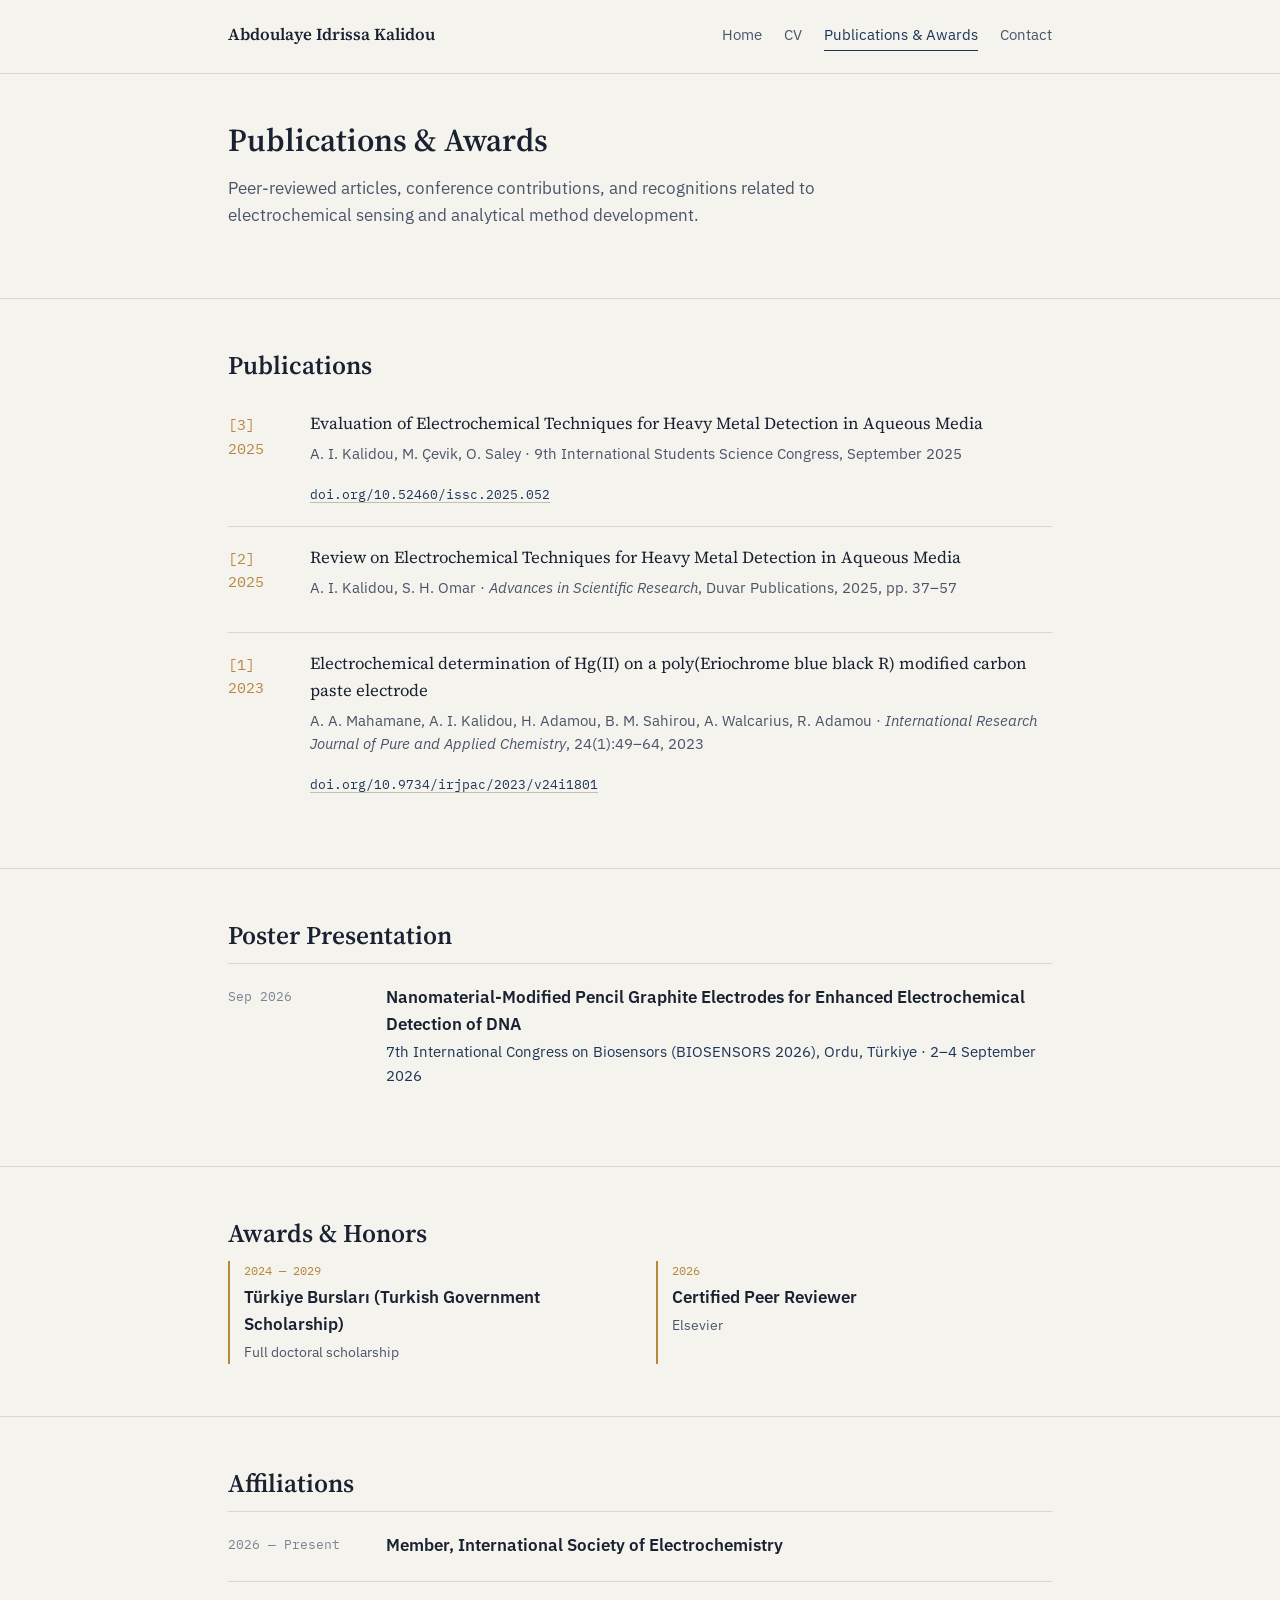
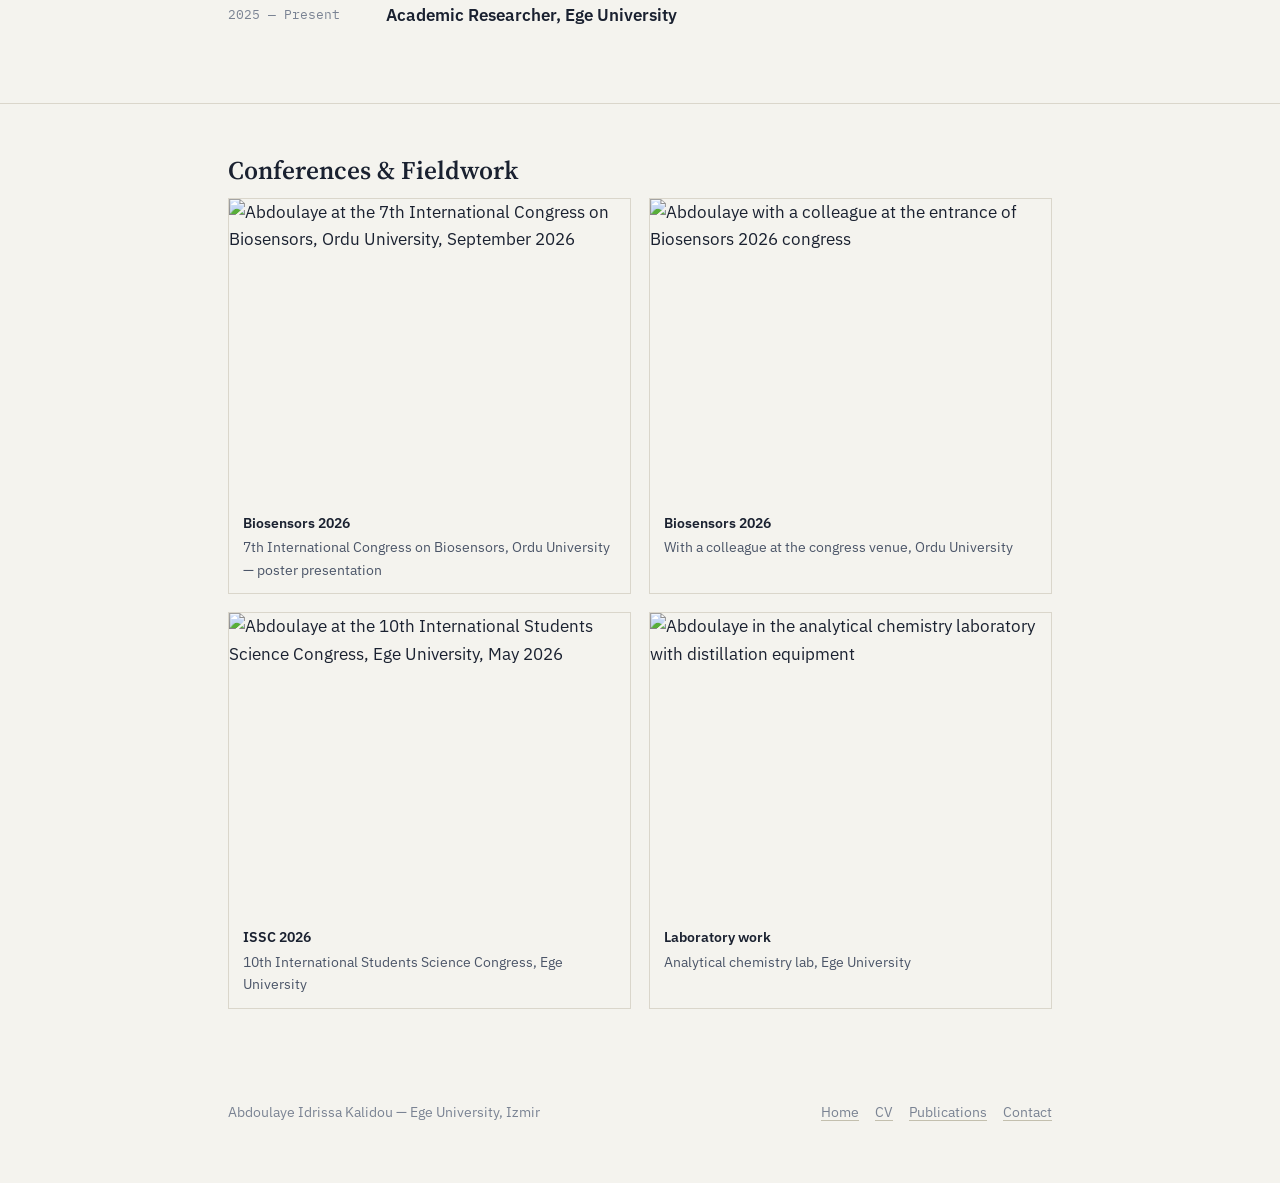
==== publications.html @ 137b3960 "Add files via upload" ====
<!DOCTYPE html>
<html lang="en">
<head>
<meta charset="UTF-8">
<meta name="viewport" content="width=device-width, initial-scale=1.0">
<title>Publications &amp; Awards | Abdoulaye Idrissa Kalidou</title>
<link rel="preconnect" href="https://fonts.googleapis.com">
<link href="https://fonts.googleapis.com/css2?family=Source+Serif+4:opsz,wght@8..60,400;8..60,600;8..60,700&family=IBM+Plex+Sans:wght@400;500;600&family=IBM+Plex+Mono:wght@400;500&display=swap" rel="stylesheet">
<link rel="stylesheet" href="styles.css">
</head>
<body>

<header class="site-header">
  <div class="wrap nav-row">
    <a class="site-name" href="index.html">Abdoulaye Idrissa Kalidou</a>
    <nav class="site-nav">
      <a href="index.html">Home</a>
      <a href="cv.html">CV</a>
      <a href="publications.html" aria-current="page">Publications &amp; Awards</a>
      <a href="contact.html">Contact</a>
    </nav>
  </div>
</header>

<section style="padding-top:48px;">
  <div class="wrap">
    <h2 style="font-size:2rem;">Publications &amp; Awards</h2>
    <p style="color:var(--ink-soft); max-width:60ch;">Peer-reviewed articles, conference contributions, and recognitions related to electrochemical sensing and analytical method development.</p>
  </div>
</section>

<section id="publications">
  <div class="wrap">
    <h2>Publications</h2>
    <div class="pub-list">
      <div class="pub-item">
        <div class="pub-year">[3]<br>2025</div>
        <div>
          <p class="pub-title">Evaluation of Electrochemical Techniques for Heavy Metal Detection in Aqueous Media</p>
          <p class="pub-meta">A. I. Kalidou, M. Çevik, O. Saley · 9th International Students Science Congress, September 2025</p>
          <a class="pub-link" href="https://doi.org/10.52460/issc.2025.052">doi.org/10.52460/issc.2025.052</a>
        </div>
      </div>
      <div class="pub-item">
        <div class="pub-year">[2]<br>2025</div>
        <div>
          <p class="pub-title">Review on Electrochemical Techniques for Heavy Metal Detection in Aqueous Media</p>
          <p class="pub-meta">A. I. Kalidou, S. H. Omar · <em>Advances in Scientific Research</em>, Duvar Publications, 2025, pp. 37–57</p>
        </div>
      </div>
      <div class="pub-item">
        <div class="pub-year">[1]<br>2023</div>
        <div>
          <p class="pub-title">Electrochemical determination of Hg(II) on a poly(Eriochrome blue black R) modified carbon paste electrode</p>
          <p class="pub-meta">A. A. Mahamane, A. I. Kalidou, H. Adamou, B. M. Sahirou, A. Walcarius, R. Adamou · <em>International Research Journal of Pure and Applied Chemistry</em>, 24(1):49–64, 2023</p>
          <a class="pub-link" href="https://doi.org/10.9734/irjpac/2023/v24i1801">doi.org/10.9734/irjpac/2023/v24i1801</a>
        </div>
      </div>
    </div>
  </div>
</section>

<section id="posters">
  <div class="wrap">
    <h2>Poster Presentation</h2>
    <div class="entry" style="grid-template-columns: 140px 1fr;">
      <div class="entry-date">Sep 2026</div>
      <div>
        <div class="entry-title">Nanomaterial-Modified Pencil Graphite Electrodes for Enhanced Electrochemical Detection of DNA</div>
        <div class="entry-org">7th International Congress on Biosensors (BIOSENSORS 2026), Ordu, Türkiye · 2–4 September 2026</div>
      </div>
    </div>
  </div>
</section>

<section id="awards">
  <div class="wrap">
    <h2>Awards &amp; Honors</h2>
    <div class="award-grid">
      <div class="award-item">
        <div class="award-year">2024 — 2029</div>
        <div class="award-name">Türkiye Bursları (Turkish Government Scholarship)</div>
        <div class="award-org">Full doctoral scholarship</div>
      </div>
      <div class="award-item">
        <div class="award-year">2026</div>
        <div class="award-name">Certified Peer Reviewer</div>
        <div class="award-org">Elsevier</div>
      </div>
    </div>
  </div>
</section>

<section id="affiliations">
  <div class="wrap">
    <h2>Affiliations</h2>
    <div class="entry" style="grid-template-columns: 140px 1fr;">
      <div class="entry-date">2026 — Present</div>
      <div>
        <div class="entry-title">Member, International Society of Electrochemistry</div>
      </div>
    </div>
    <div class="entry" style="grid-template-columns: 140px 1fr;">
      <div class="entry-date">2025 — Present</div>
      <div>
        <div class="entry-title">Academic Researcher, Ege University</div>
      </div>
    </div>
  </div>
</section>

<section id="gallery">
  <div class="wrap">
    <h2>Conferences &amp; Fieldwork</h2>
    <div class="gallery-grid">
      <div class="gallery-item">
        <img src="assets/photos/conf-biosensors-solo.jpg" alt="Abdoulaye at the 7th International Congress on Biosensors, Ordu University, September 2026">
        <div class="gallery-caption"><span class="cap-title">Biosensors 2026</span>7th International Congress on Biosensors, Ordu University — poster presentation</div>
      </div>
      <div class="gallery-item">
        <img src="assets/photos/conf-entrance.jpg" alt="Abdoulaye with a colleague at the entrance of Biosensors 2026 congress">
        <div class="gallery-caption"><span class="cap-title">Biosensors 2026</span>With a colleague at the congress venue, Ordu University</div>
      </div>
      <div class="gallery-item">
        <img src="assets/photos/conf-issc.jpg" alt="Abdoulaye at the 10th International Students Science Congress, Ege University, May 2026">
        <div class="gallery-caption"><span class="cap-title">ISSC 2026</span>10th International Students Science Congress, Ege University</div>
      </div>
      <div class="gallery-item">
        <img src="assets/photos/lab-distillation.jpg" alt="Abdoulaye in the analytical chemistry laboratory with distillation equipment">
        <div class="gallery-caption"><span class="cap-title">Laboratory work</span>Analytical chemistry lab, Ege University</div>
      </div>
    </div>
  </div>
</section>

<footer class="site-footer">
  <div class="wrap footer-grid">
    <div>Abdoulaye Idrissa Kalidou — Ege University, Izmir</div>
    <nav>
      <a href="index.html">Home</a>
      <a href="cv.html">CV</a>
      <a href="publications.html">Publications</a>
      <a href="contact.html">Contact</a>
    </nav>
  </div>
</footer>

</body>
</html>
---- styles.css ----
/* ============================================================
   Abdoulaye Idrissa Kalidou — personal academic site
   Design tokens grounded in analytical / electrochemistry work
   ============================================================ */

:root {
  --paper: #f4f3ee;
  --paper-raised: #ebe9e1;
  --ink: #1a2130;
  --ink-soft: #4b5568;
  --ink-faint: #7a8393;
  --prussian: #1d3557;
  --prussian-deep: #12253d;
  --electrode: #b8863c;
  --line: #dad6cb;
  --line-strong: #c3bfae;

  --serif: "Source Serif 4", Georgia, "Times New Roman", serif;
  --sans: "IBM Plex Sans", -apple-system, BlinkMacSystemFont, "Segoe UI", sans-serif;
  --mono: "IBM Plex Mono", "SFMono-Regular", Consolas, monospace;

  --max-width: 880px;
  --gutter: 28px;
}

* { box-sizing: border-box; }

html {
  scroll-behavior: smooth;
}

body {
  margin: 0;
  background: var(--paper);
  color: var(--ink);
  font-family: var(--sans);
  font-size: 17px;
  line-height: 1.6;
  -webkit-font-smoothing: antialiased;
}

@media (prefers-reduced-motion: reduce) {
  html { scroll-behavior: auto; }
  * { animation-duration: 0.001ms !important; transition-duration: 0.001ms !important; }
}

a {
  color: var(--prussian);
  text-decoration-color: var(--line-strong);
  text-underline-offset: 3px;
}
a:hover { text-decoration-color: var(--prussian); }
a:focus-visible,
button:focus-visible {
  outline: 2px solid var(--electrode);
  outline-offset: 3px;
}

h1, h2, h3 {
  font-family: var(--serif);
  color: var(--ink);
  line-height: 1.15;
  margin: 0 0 0.5em 0;
  font-weight: 600;
}

p { margin: 0 0 1em 0; }

.wrap {
  max-width: var(--max-width);
  margin: 0 auto;
  padding: 0 var(--gutter);
}

/* ---------- Header / nav ---------- */

header.site-header {
  border-bottom: 1px solid var(--line);
  padding: 22px 0;
}

.nav-row {
  display: flex;
  align-items: baseline;
  justify-content: space-between;
  flex-wrap: wrap;
  gap: 12px 24px;
}

.site-name {
  font-family: var(--serif);
  font-size: 1.05rem;
  font-weight: 600;
  color: var(--ink);
  text-decoration: none;
  white-space: nowrap;
}

nav.site-nav {
  display: flex;
  gap: 22px;
  flex-wrap: wrap;
}

nav.site-nav a {
  color: var(--ink-soft);
  text-decoration: none;
  font-size: 0.94rem;
  padding-bottom: 3px;
  border-bottom: 1px solid transparent;
}

nav.site-nav a:hover,
nav.site-nav a[aria-current="page"] {
  color: var(--prussian);
  border-bottom-color: var(--prussian);
}

/* ---------- Hero ---------- */

.hero {
  padding: 64px 0 48px;
  border-bottom: 1px solid var(--line);
}

.hero-grid {
  display: grid;
  grid-template-columns: 1.1fr 0.9fr;
  gap: 40px;
  align-items: center;
}

@media (max-width: 760px) {
  .hero-grid { grid-template-columns: 1fr; }
  .hero-visual { order: -1; }
}

.eyebrow {
  font-family: var(--mono);
  font-size: 0.8rem;
  color: var(--electrode);
  margin-bottom: 14px;
}

.hero h1 {
  font-size: clamp(2rem, 4.2vw, 2.9rem);
  margin-bottom: 0.3em;
}

.hero .role {
  color: var(--prussian);
  font-size: 1.15rem;
  font-family: var(--serif);
  font-style: italic;
  margin-bottom: 18px;
}

.hero .tagline {
  color: var(--ink-soft);
  font-size: 1.02rem;
  max-width: 46ch;
}

.hero-visual svg { width: 100%; height: auto; }

.hero-photo {
  width: 100%;
  aspect-ratio: 3 / 4;
  object-fit: cover;
  object-position: center 20%;
  border: 1px solid var(--ink);
  display: block;
}

.hero-accent {
  margin-top: 14px;
  width: 100%;
  height: auto;
  display: block;
}

/* ---------- Photo gallery ---------- */

.gallery-grid {
  display: grid;
  grid-template-columns: repeat(2, 1fr);
  gap: 18px;
}
@media (max-width: 620px) { .gallery-grid { grid-template-columns: 1fr; } }

.gallery-item {
  border: 1px solid var(--line);
}
.gallery-item img {
  width: 100%;
  aspect-ratio: 4 / 3;
  object-fit: cover;
  display: block;
}
.gallery-caption {
  padding: 12px 14px;
  font-size: 0.88rem;
  color: var(--ink-soft);
}
.gallery-caption .cap-title {
  color: var(--ink);
  font-weight: 600;
  display: block;
  margin-bottom: 2px;
}

.cta-row {
  display: flex;
  gap: 14px;
  flex-wrap: wrap;
  margin-top: 28px;
}

.btn {
  display: inline-block;
  font-family: var(--sans);
  font-size: 0.95rem;
  padding: 11px 20px;
  text-decoration: none;
  border: 1px solid var(--ink);
  color: var(--ink);
  transition: background 0.15s ease, color 0.15s ease, border-color 0.15s ease;
}

.btn-primary {
  background: var(--prussian);
  border-color: var(--prussian);
  color: var(--paper);
}
.btn-primary:hover { background: var(--prussian-deep); border-color: var(--prussian-deep); }

.btn-secondary:hover {
  background: var(--ink);
  color: var(--paper);
}

/* ---------- Sections ---------- */

section {
  padding: 52px 0;
  border-bottom: 1px solid var(--line);
}

section:last-of-type { border-bottom: none; }

.section-head {
  display: flex;
  justify-content: space-between;
  align-items: baseline;
  gap: 20px;
  margin-bottom: 28px;
  flex-wrap: wrap;
}

.section-head h2 {
  font-size: 1.5rem;
}

.section-head .see-all {
  font-family: var(--mono);
  font-size: 0.85rem;
  white-space: nowrap;
}

.about-grid {
  display: grid;
  grid-template-columns: 1.5fr 1fr;
  gap: 40px;
}

@media (max-width: 700px) {
  .about-grid { grid-template-columns: 1fr; }
}

.chip-list {
  list-style: none;
  padding: 0;
  margin: 0;
  display: flex;
  flex-wrap: wrap;
  gap: 8px;
}

.chip {
  font-family: var(--mono);
  font-size: 0.8rem;
  padding: 5px 10px;
  border: 1px solid var(--line-strong);
  color: var(--ink-soft);
}

.aside-block { margin-bottom: 26px; }
.aside-block h3 {
  font-size: 0.78rem;
  font-family: var(--mono);
  text-transform: none;
  color: var(--ink-faint);
  letter-spacing: 0.02em;
  margin-bottom: 10px;
}

/* ---------- Data strip ---------- */

.data-strip {
  display: grid;
  grid-template-columns: repeat(3, 1fr);
  gap: 32px;
}

@media (max-width: 700px) {
  .data-strip { grid-template-columns: 1fr; gap: 28px; }
}

.data-block .label {
  font-family: var(--mono);
  font-size: 0.78rem;
  color: var(--electrode);
  margin-bottom: 8px;
}

.data-block .value {
  font-size: 1.02rem;
  color: var(--ink);
}

.data-block .value + .value { margin-top: 6px; }
.data-block .sub {
  color: var(--ink-faint);
  font-size: 0.88rem;
}

/* ---------- Publication list ---------- */

.pub-list { margin-top: 4px; }

.pub-item {
  display: grid;
  grid-template-columns: 64px 1fr;
  gap: 18px;
  padding: 18px 0;
  border-top: 1px solid var(--line);
}
.pub-item:first-child { border-top: none; }

.pub-year {
  font-family: var(--mono);
  color: var(--electrode);
  font-size: 0.92rem;
  padding-top: 2px;
}

.pub-title {
  font-family: var(--serif);
  font-size: 1.05rem;
  margin: 0 0 4px 0;
  color: var(--ink);
}

.pub-meta {
  color: var(--ink-soft);
  font-size: 0.92rem;
}

.pub-link {
  font-family: var(--mono);
  font-size: 0.82rem;
}

/* ---------- Generic content lists (CV page) ---------- */

.entry {
  padding: 20px 0;
  border-top: 1px solid var(--line);
  display: grid;
  grid-template-columns: 170px 1fr;
  gap: 18px;
}
.entry:first-child { border-top: none; }

@media (max-width: 620px) {
  .entry { grid-template-columns: 1fr; gap: 6px; }
}

.entry-date {
  font-family: var(--mono);
  font-size: 0.82rem;
  color: var(--ink-faint);
  padding-top: 2px;
}

.entry-title {
  font-weight: 600;
  color: var(--ink);
  margin-bottom: 2px;
}

.entry-org {
  color: var(--prussian);
  font-size: 0.94rem;
  margin-bottom: 6px;
}

.entry-desc {
  color: var(--ink-soft);
  font-size: 0.94rem;
}

.entry-desc ul { margin: 6px 0 0 18px; padding: 0; }
.entry-desc li { margin-bottom: 4px; }

/* ---------- Awards grid ---------- */

.award-grid {
  display: grid;
  grid-template-columns: repeat(2, 1fr);
  gap: 20px 32px;
}
@media (max-width: 620px) { .award-grid { grid-template-columns: 1fr; } }

.award-item {
  border-left: 2px solid var(--electrode);
  padding-left: 14px;
}
.award-year { font-family: var(--mono); font-size: 0.78rem; color: var(--electrode); }
.award-name { font-weight: 600; margin: 3px 0 2px; }
.award-org { color: var(--ink-soft); font-size: 0.9rem; }

/* ---------- Contact page ---------- */

.contact-grid {
  display: grid;
  grid-template-columns: repeat(2, 1fr);
  gap: 16px;
}
@media (max-width: 620px) { .contact-grid { grid-template-columns: 1fr; } }

.contact-card {
  border: 1px solid var(--line);
  padding: 20px;
}
.contact-card .label {
  font-family: var(--mono);
  font-size: 0.78rem;
  color: var(--electrode);
  margin-bottom: 8px;
}
.contact-card a { font-size: 1rem; }

/* ---------- Footer ---------- */

footer.site-footer {
  padding: 40px 0 60px;
}

.footer-grid {
  display: flex;
  justify-content: space-between;
  flex-wrap: wrap;
  gap: 20px;
  color: var(--ink-faint);
  font-size: 0.88rem;
}

.footer-grid nav { display: flex; gap: 16px; flex-wrap: wrap; }
.footer-grid a { color: var(--ink-faint); }
.footer-grid a:hover { color: var(--prussian); }
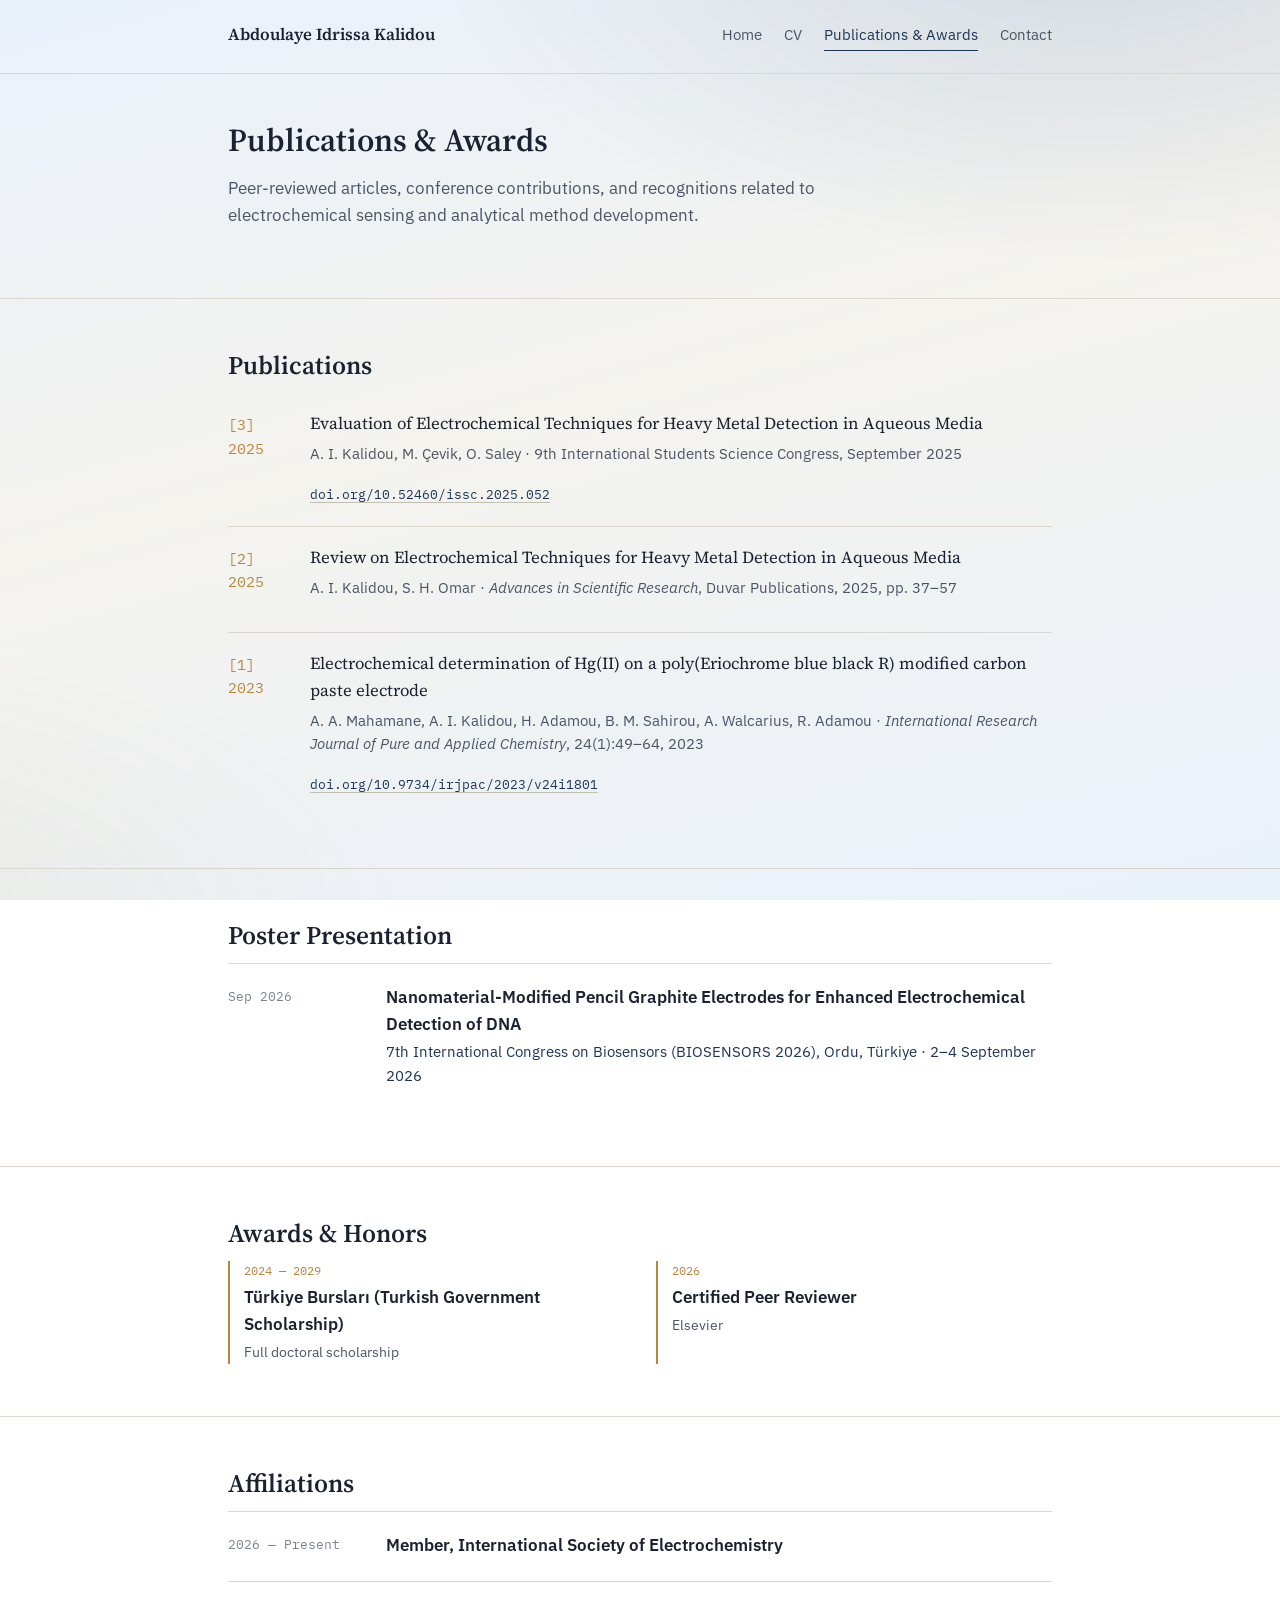
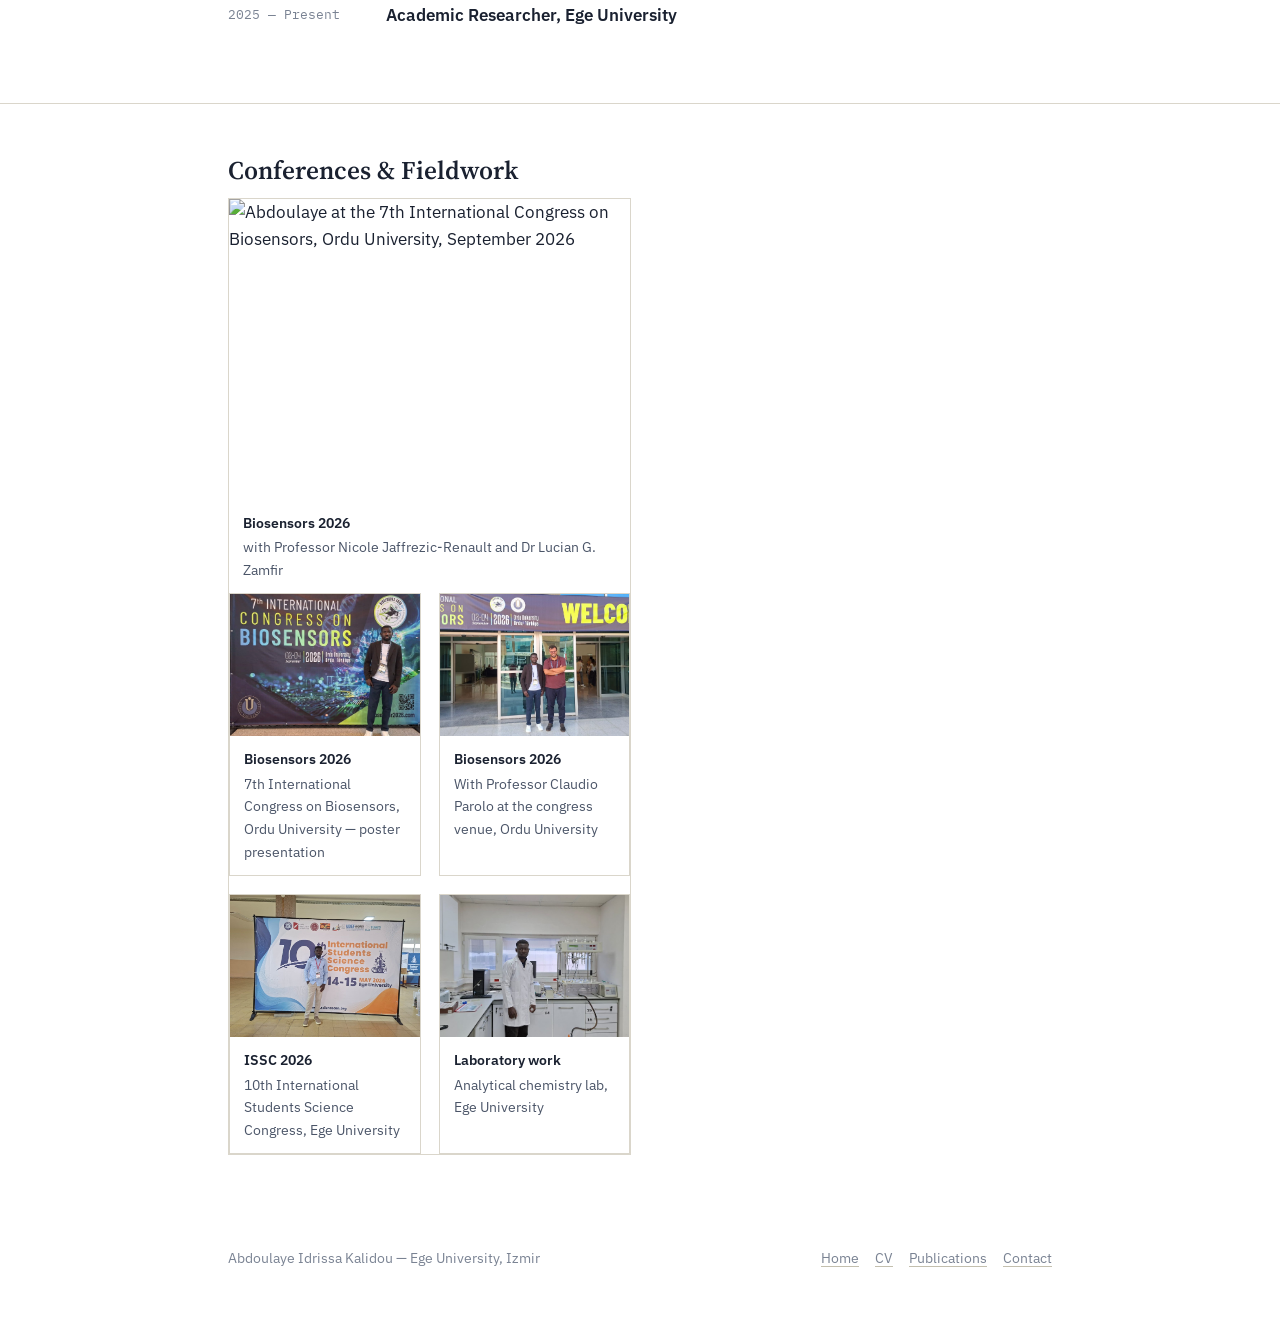
==== commit 80ad65ca: "Update publications.html" ====
--- a/publications.html
+++ b/publications.html
@@ -114,12 +114,16 @@
     <h2>Conferences &amp; Fieldwork</h2>
     <div class="gallery-grid">
       <div class="gallery-item">
+        <img src="assets/photos/conf-network.jpg" alt="Abdoulaye at the 7th International Congress on Biosensors, Ordu University, September 2026">
+        <div class="gallery-caption"><span class="cap-title">Biosensors 2026</span>with Professor Nicole Jaffrezic-Renault and Dr Lucian G. Zamfir</div>
+        <div class="gallery-grid">
+      <div class="gallery-item">
         <img src="assets/photos/conf-biosensors-solo.jpg" alt="Abdoulaye at the 7th International Congress on Biosensors, Ordu University, September 2026">
         <div class="gallery-caption"><span class="cap-title">Biosensors 2026</span>7th International Congress on Biosensors, Ordu University — poster presentation</div>
       </div>
       <div class="gallery-item">
         <img src="assets/photos/conf-entrance.jpg" alt="Abdoulaye with a colleague at the entrance of Biosensors 2026 congress">
-        <div class="gallery-caption"><span class="cap-title">Biosensors 2026</span>With a colleague at the congress venue, Ordu University</div>
+        <div class="gallery-caption"><span class="cap-title">Biosensors 2026</span>With Professor Claudio Parolo at the congress venue, Ordu University</div>
       </div>
       <div class="gallery-item">
         <img src="assets/photos/conf-issc.jpg" alt="Abdoulaye at the 10th International Students Science Congress, Ege University, May 2026">
--- a/styles.css
+++ b/styles.css
@@ -15,6 +15,11 @@
   --line: #dad6cb;
   --line-strong: #c3bfae;
 
+  --grad-1: #e9f1fb;
+  --grad-2: #f4f3ee;
+  --glow-blue: rgba(29, 53, 87, 0.12);
+  --glow-gold: rgba(184, 134, 60, 0.07);
+
   --serif: "Source Serif 4", Georgia, "Times New Roman", serif;
   --sans: "IBM Plex Sans", -apple-system, BlinkMacSystemFont, "Segoe UI", sans-serif;
   --mono: "IBM Plex Mono", "SFMono-Regular", Consolas, monospace;
@@ -31,12 +36,31 @@
 
 body {
   margin: 0;
-  background: var(--paper);
+  background: linear-gradient(165deg, var(--grad-1) 0%, var(--grad-2) 45%, var(--grad-1) 100%);
+  background-attachment: fixed;
   color: var(--ink);
   font-family: var(--sans);
   font-size: 17px;
   line-height: 1.6;
   -webkit-font-smoothing: antialiased;
+  position: relative;
+  min-height: 100vh;
+}
+
+body::before {
+  content: "";
+  position: fixed;
+  inset: 0;
+  background:
+    radial-gradient(1100px 560px at 85% -8%, var(--glow-blue), transparent 60%),
+    radial-gradient(900px 520px at -10% 105%, var(--glow-gold), transparent 60%);
+  pointer-events: none;
+  z-index: 0;
+}
+
+header, section, footer {
+  position: relative;
+  z-index: 1;
 }
 
 @media (prefers-reduced-motion: reduce) {
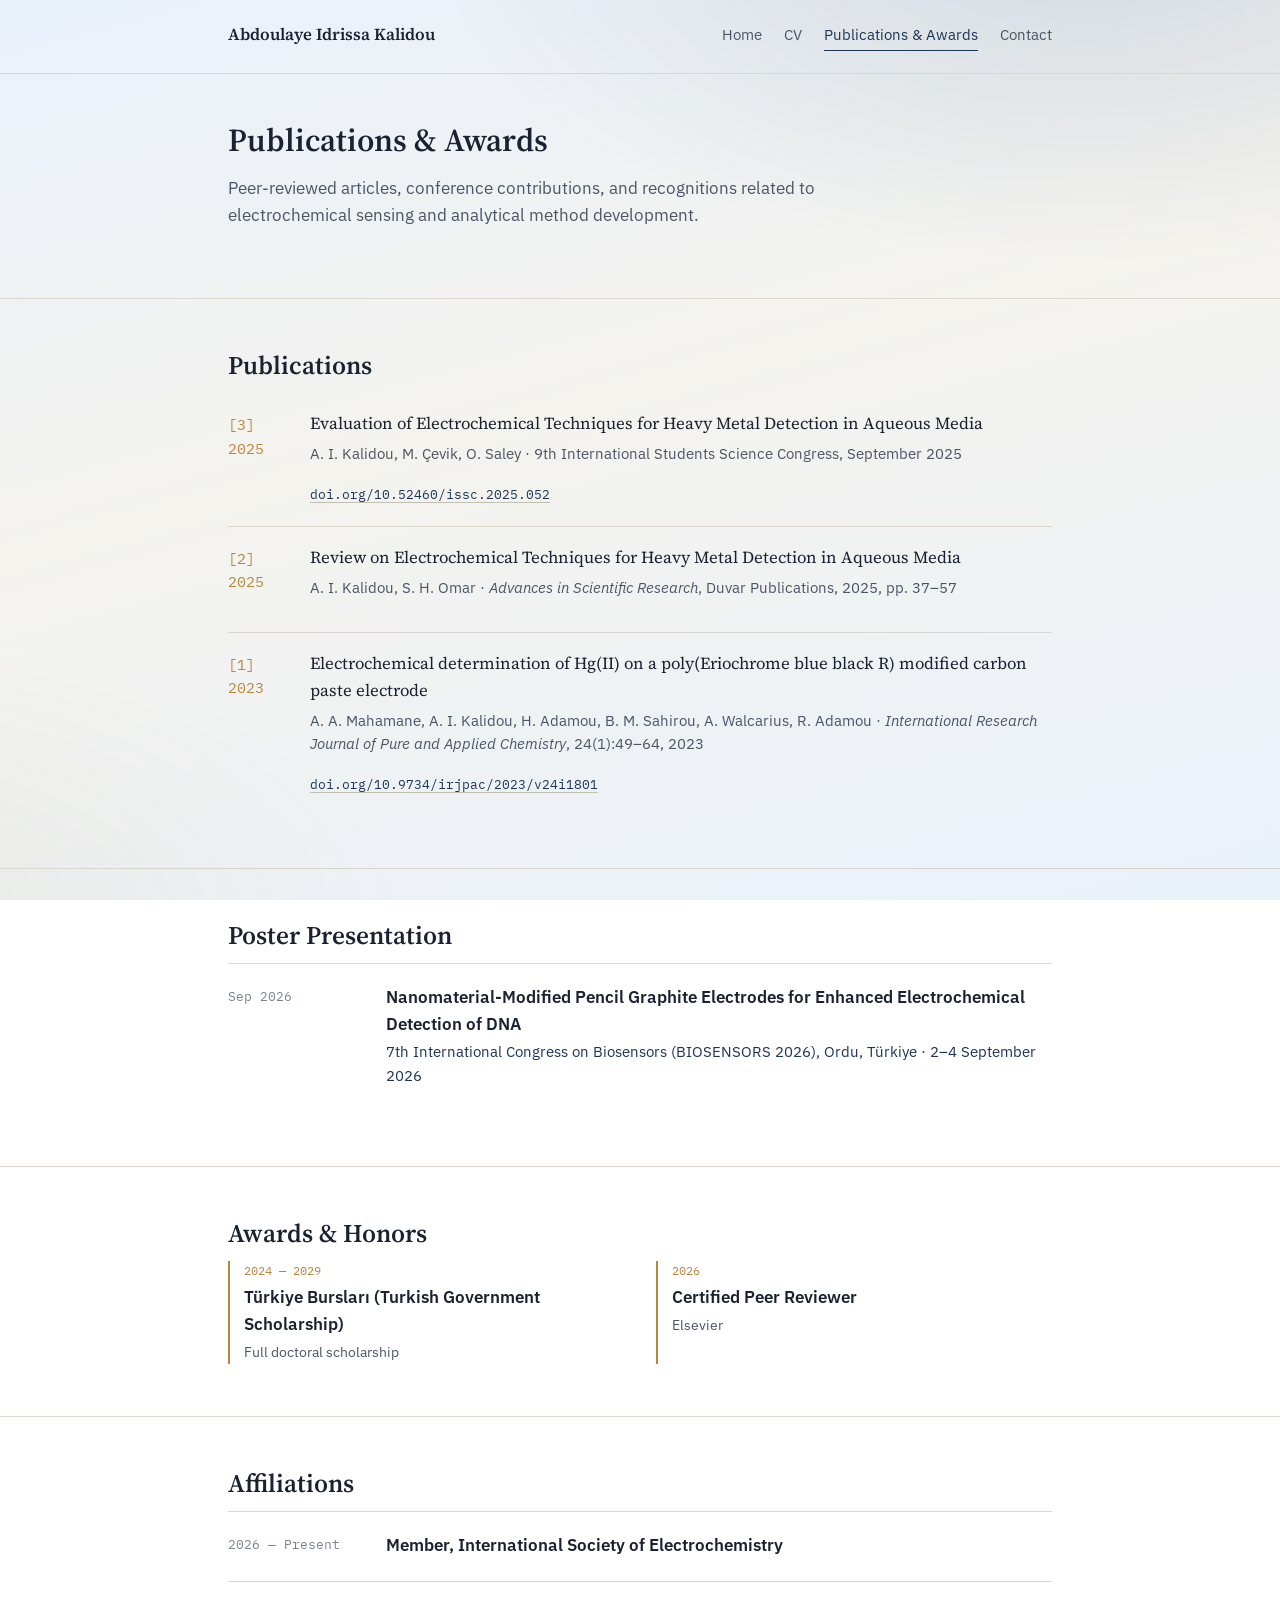
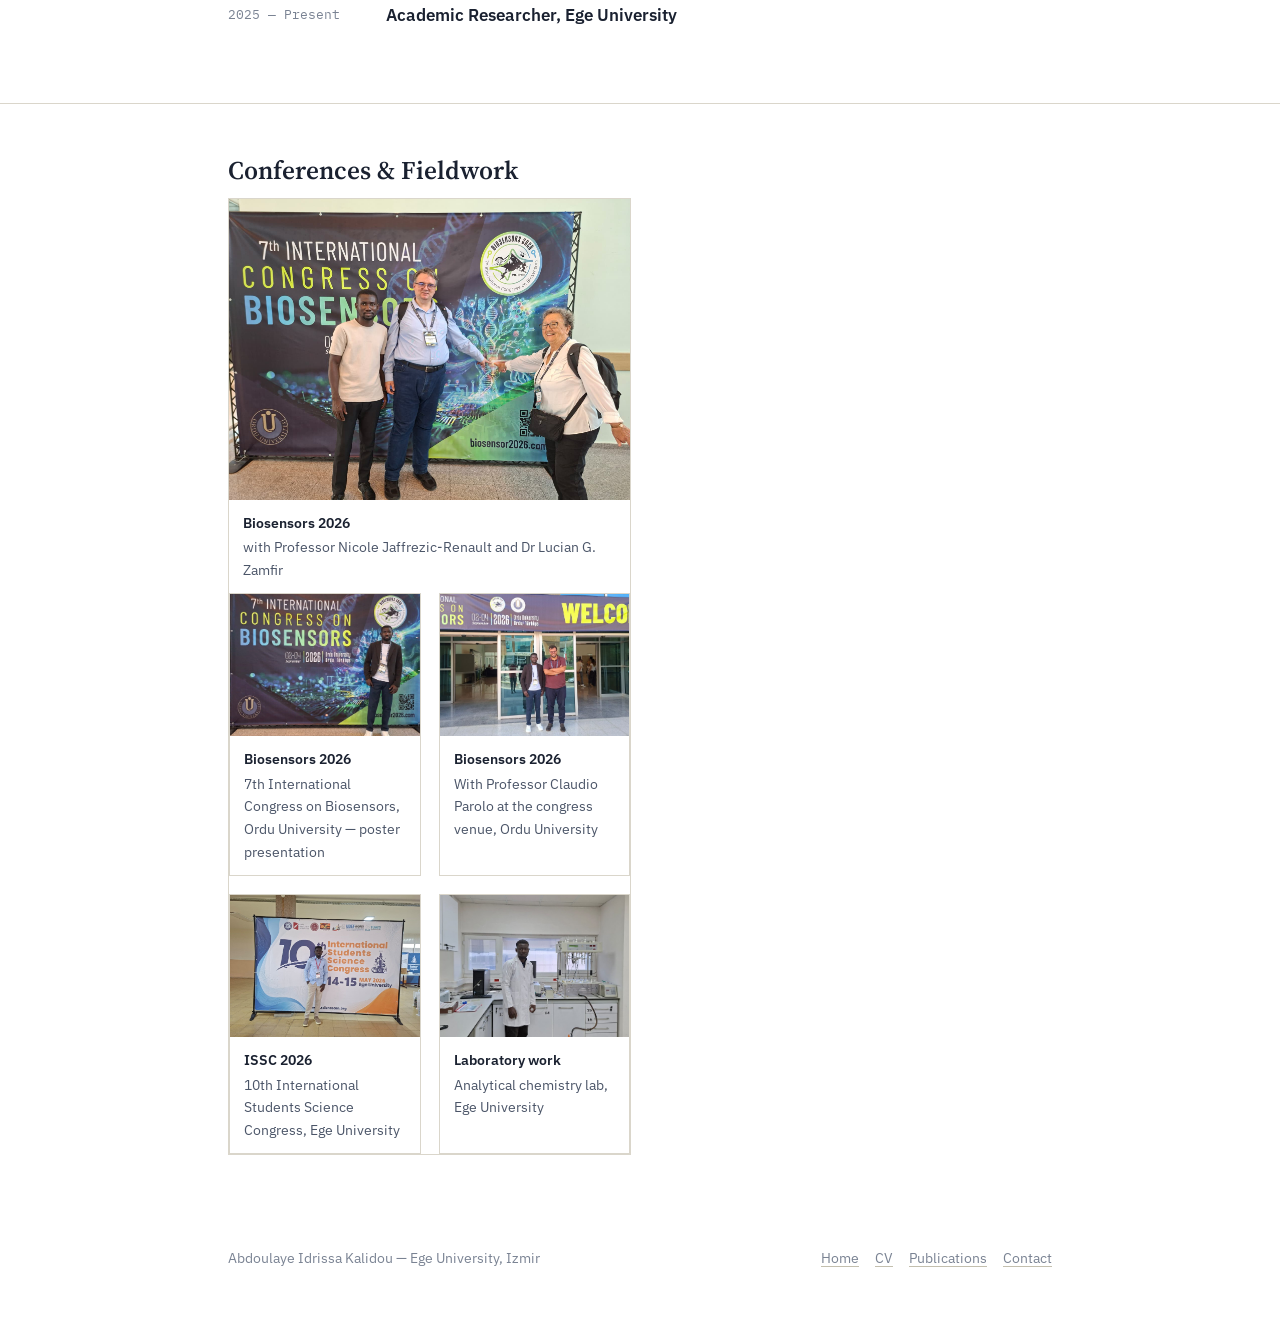
==== commit b18ede73: "Update publications.html" ====
--- a/publications.html
+++ b/publications.html
@@ -114,7 +114,7 @@
     <h2>Conferences &amp; Fieldwork</h2>
     <div class="gallery-grid">
       <div class="gallery-item">
-        <img src="assets/photos/conf-network.jpg" alt="Abdoulaye at the 7th International Congress on Biosensors, Ordu University, September 2026">
+        <img src="assets/photos/conf-network.jpeg" alt="Abdoulaye at the 7th International Congress on Biosensors, Ordu University, September 2026">
         <div class="gallery-caption"><span class="cap-title">Biosensors 2026</span>with Professor Nicole Jaffrezic-Renault and Dr Lucian G. Zamfir</div>
         <div class="gallery-grid">
       <div class="gallery-item">
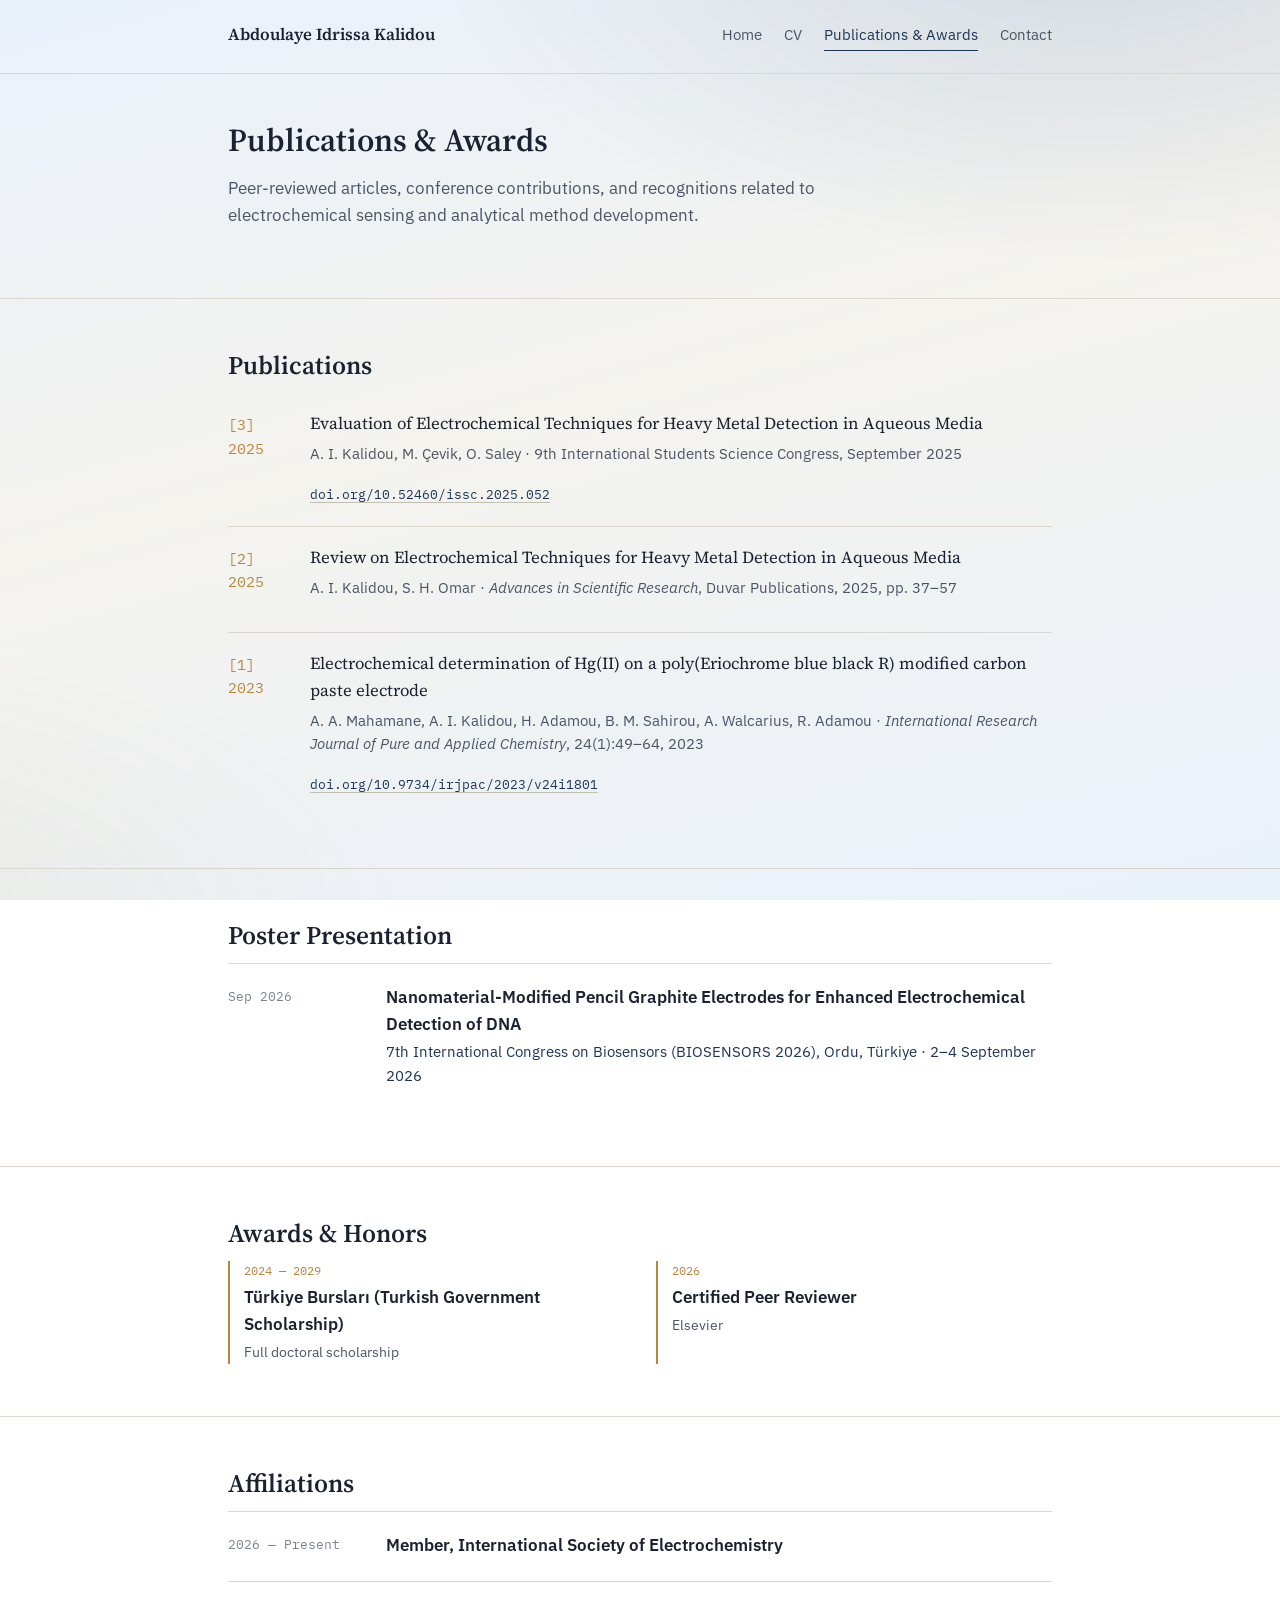
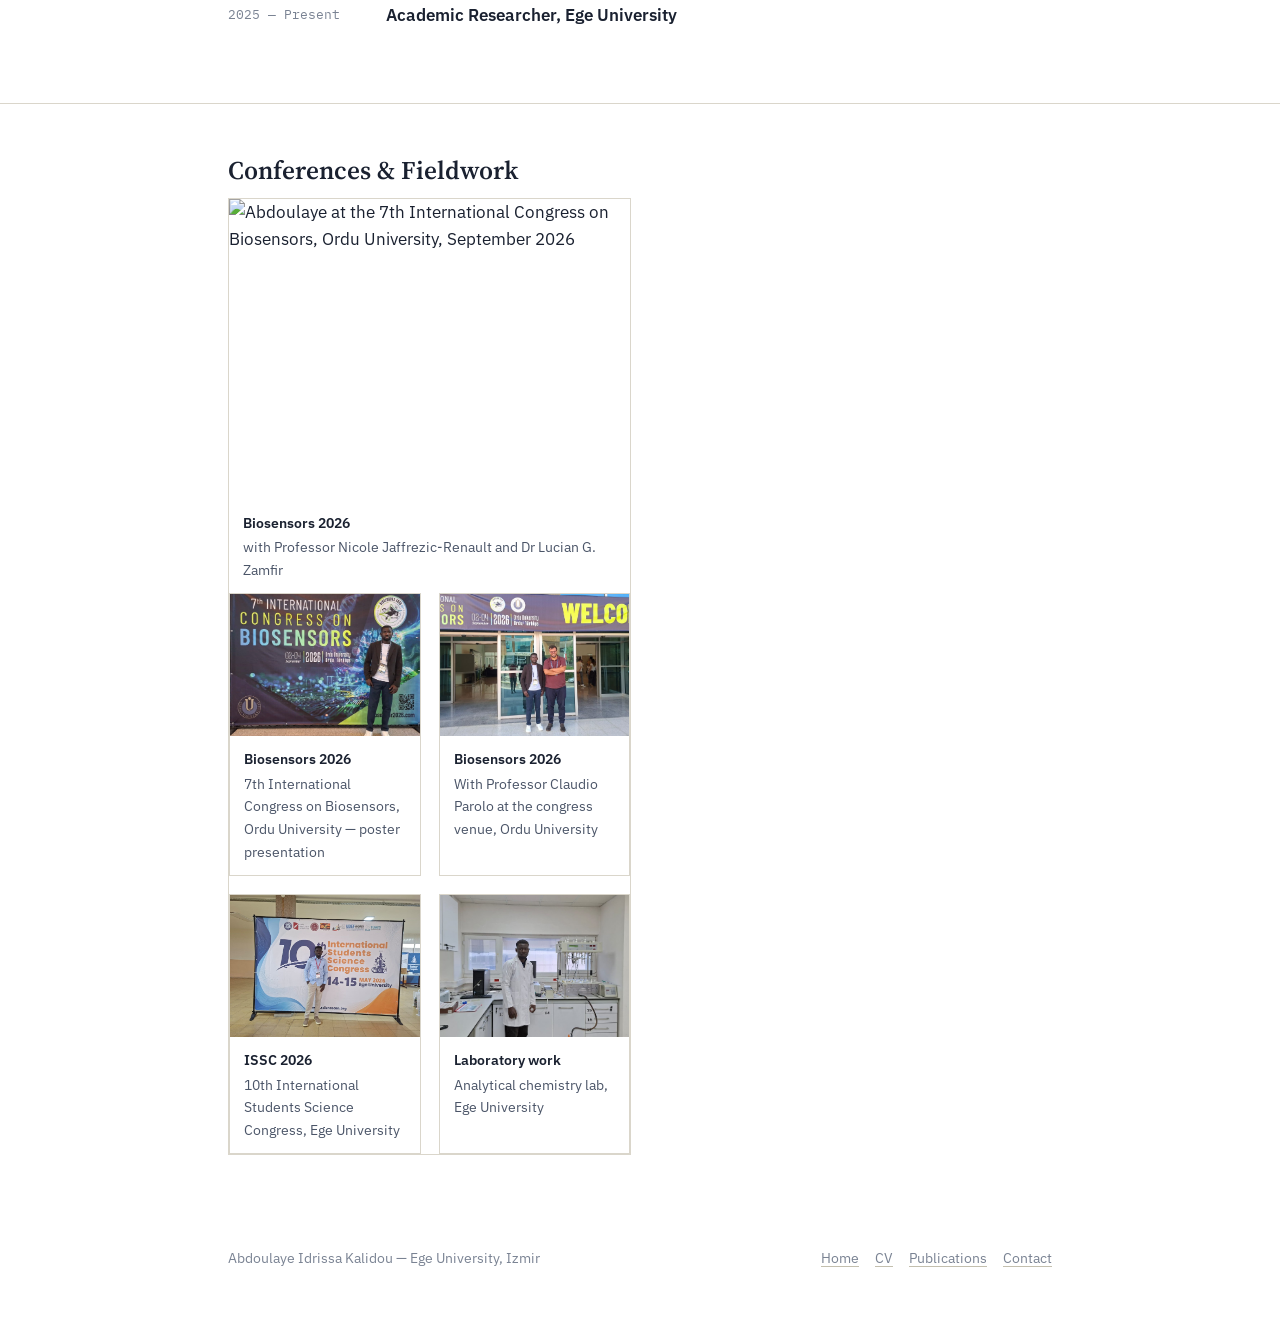
==== commit 2058d4ac: "Update publications.html" ====
--- a/publications.html
+++ b/publications.html
@@ -114,7 +114,7 @@
     <h2>Conferences &amp; Fieldwork</h2>
     <div class="gallery-grid">
       <div class="gallery-item">
-        <img src="assets/photos/conf-network.jpeg" alt="Abdoulaye at the 7th International Congress on Biosensors, Ordu University, September 2026">
+        <img src="assets/photos/conf-network.jpg" alt="Abdoulaye at the 7th International Congress on Biosensors, Ordu University, September 2026">
         <div class="gallery-caption"><span class="cap-title">Biosensors 2026</span>with Professor Nicole Jaffrezic-Renault and Dr Lucian G. Zamfir</div>
         <div class="gallery-grid">
       <div class="gallery-item">
